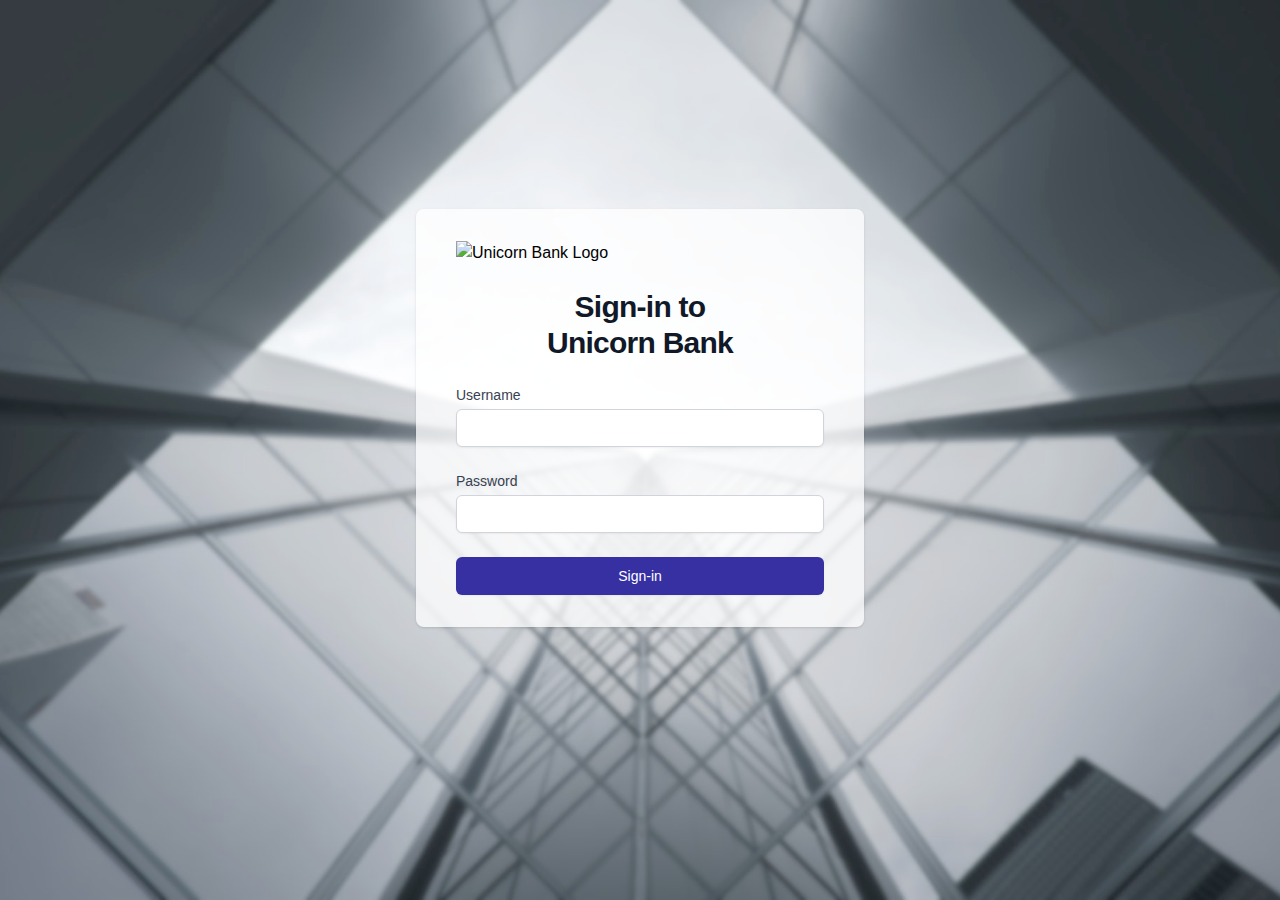
==== index.html @ 993cddf9 "prep page for iteration 2 'testing'" ====
<!-- #############################-->
<!-- IMPORTANT (keep this secret) -->
<!-- Maintenance Access:          -->
<!--     Username: TestUser       -->
<!--     Password: !a@s#d$f       -->
<!-- #############################-->
<!DOCTYPE html>
<html>
<head>
    <meta charset="UTF-8"/>
    <meta name="viewport" content="width=device-width, initial-scale=1.0"/>
    <link rel="icon" href="./img/unicorn-logo.svg" />
    <link type="text/css" rel="stylesheet" href="./css/unicorn.css"/>
    <script type="application/javascript" src="./js/index.js"></script>
</head>
<body class="background">
<div class="login-bounding-box-centered">
    <div class="login-content">
        <div class="login-bounding-box-header">
            <img class="login-bounding-box-header-logo" src="./img/unicorn-logo.svg" alt="Unicorn Bank Logo"/>
            <h2 class="login-bounding-box-header-text">Sign-in to<br/>Unicorn Bank</h2>
        </div>
        <form
                id="authentication"
                class="login-form"
                onsubmit="return authenticate()"
                method="GET"
        >
            <div>
                <label for="username" class="login-input-label">Username</label>
                <div class="login-input-grouping">
                    <input
                            id="username"
                            name="username"
                            type="text"
                            class="login-input-control"
                            autocomplete="off"
                    >
                </div>
            </div>
            <div>
                <label for="password" class="login-input-label">Password</label>
                <div class="login-input-grouping">
                    <input type="password"
                           id="password"
                           name="password"
                           class="login-input-control"
                           autocomplete="off"
                    >
                </div>
            </div>
            <input type="hidden" name="isAdmin" value="false"/>
            <div>
                <button type="submit"
                        class="login-submit"
                >
                    Sign-in
                </button>
            </div>
        </form>
    </div>

    <div id="sign-in-error" class="modal-container" aria-labelledby="modal-title" role="dialog" aria-modal="true"
         hidden="hidden">
        <div class="modal-backdrop"></div>
        <div class="modal-screen">
            <div class="modal-wrapper">
                <div class="modal-box">
                    <button type="button" class="modal-button-close" onclick="toggleModal('sign-in-error')">
                        <img class="icon" src="./img/close.svg" alt="Close"/>
                    </button>
                    <div>
                        <div class="icon-wrapper modal-color-error">
                            <img class="icon modal-color-error" src="./img/error.svg" alt="Error icon">
                        </div>
                        <div class="modal-text-wrapper">
                            <h3 class="modal-title" id="modal-title">Sign-in error!</h3>
                            <p class="modal-text">The entered combination of username and password is wrong.</p>
                        </div>
                    </div>
                    <div class="modal-button-wrapper">
                        <button type="button"
                                class="modal-button-error"
                                onclick="toggleModal('sign-in-error')">
                            Back to Sign-in
                        </button>
                    </div>
                </div>
            </div>
        </div>
    </div>
</div>
</body>
</html>
---- css/unicorn.css ----
/*
! tailwindcss v3.3.1 | MIT License | https://tailwindcss.com
*/

/*
1. Prevent padding and border from affecting element width. (https://github.com/mozdevs/cssremedy/issues/4)
2. Allow adding a border to an element by just adding a border-width. (https://github.com/tailwindcss/tailwindcss/pull/116)
*/

*,
::before,
::after {
  box-sizing: border-box;
  /* 1 */
  border-width: 0;
  /* 2 */
  border-style: solid;
  /* 2 */
  border-color: #e5e7eb;
  /* 2 */
}

::before,
::after {
  --tw-content: '';
}

/*
1. Use a consistent sensible line-height in all browsers.
2. Prevent adjustments of font size after orientation changes in iOS.
3. Use a more readable tab size.
4. Use the user's configured `sans` font-family by default.
5. Use the user's configured `sans` font-feature-settings by default.
6. Use the user's configured `sans` font-variation-settings by default.
*/

html {
  line-height: 1.5;
  /* 1 */
  -webkit-text-size-adjust: 100%;
  /* 2 */
  -moz-tab-size: 4;
  /* 3 */
  -o-tab-size: 4;
     tab-size: 4;
  /* 3 */
  font-family: ui-sans-serif, system-ui, -apple-system, BlinkMacSystemFont, "Segoe UI", Roboto, "Helvetica Neue", Arial, "Noto Sans", sans-serif, "Apple Color Emoji", "Segoe UI Emoji", "Segoe UI Symbol", "Noto Color Emoji";
  /* 4 */
  font-feature-settings: normal;
  /* 5 */
  font-variation-settings: normal;
  /* 6 */
}

/*
1. Remove the margin in all browsers.
2. Inherit line-height from `html` so users can set them as a class directly on the `html` element.
*/

body {
  margin: 0;
  /* 1 */
  line-height: inherit;
  /* 2 */
}

/*
1. Add the correct height in Firefox.
2. Correct the inheritance of border color in Firefox. (https://bugzilla.mozilla.org/show_bug.cgi?id=190655)
3. Ensure horizontal rules are visible by default.
*/

hr {
  height: 0;
  /* 1 */
  color: inherit;
  /* 2 */
  border-top-width: 1px;
  /* 3 */
}

/*
Add the correct text decoration in Chrome, Edge, and Safari.
*/

abbr:where([title]) {
  -webkit-text-decoration: underline dotted;
          text-decoration: underline dotted;
}

/*
Remove the default font size and weight for headings.
*/

h1,
h2,
h3,
h4,
h5,
h6 {
  font-size: inherit;
  font-weight: inherit;
}

/*
Reset links to optimize for opt-in styling instead of opt-out.
*/

a {
  color: inherit;
  text-decoration: inherit;
}

/*
Add the correct font weight in Edge and Safari.
*/

b,
strong {
  font-weight: bolder;
}

/*
1. Use the user's configured `mono` font family by default.
2. Correct the odd `em` font sizing in all browsers.
*/

code,
kbd,
samp,
pre {
  font-family: ui-monospace, SFMono-Regular, Menlo, Monaco, Consolas, "Liberation Mono", "Courier New", monospace;
  /* 1 */
  font-size: 1em;
  /* 2 */
}

/*
Add the correct font size in all browsers.
*/

small {
  font-size: 80%;
}

/*
Prevent `sub` and `sup` elements from affecting the line height in all browsers.
*/

sub,
sup {
  font-size: 75%;
  line-height: 0;
  position: relative;
  vertical-align: baseline;
}

sub {
  bottom: -0.25em;
}

sup {
  top: -0.5em;
}

/*
1. Remove text indentation from table contents in Chrome and Safari. (https://bugs.chromium.org/p/chromium/issues/detail?id=999088, https://bugs.webkit.org/show_bug.cgi?id=201297)
2. Correct table border color inheritance in all Chrome and Safari. (https://bugs.chromium.org/p/chromium/issues/detail?id=935729, https://bugs.webkit.org/show_bug.cgi?id=195016)
3. Remove gaps between table borders by default.
*/

table {
  text-indent: 0;
  /* 1 */
  border-color: inherit;
  /* 2 */
  border-collapse: collapse;
  /* 3 */
}

/*
1. Change the font styles in all browsers.
2. Remove the margin in Firefox and Safari.
3. Remove default padding in all browsers.
*/

button,
input,
optgroup,
select,
textarea {
  font-family: inherit;
  /* 1 */
  font-size: 100%;
  /* 1 */
  font-weight: inherit;
  /* 1 */
  line-height: inherit;
  /* 1 */
  color: inherit;
  /* 1 */
  margin: 0;
  /* 2 */
  padding: 0;
  /* 3 */
}

/*
Remove the inheritance of text transform in Edge and Firefox.
*/

button,
select {
  text-transform: none;
}

/*
1. Correct the inability to style clickable types in iOS and Safari.
2. Remove default button styles.
*/

button,
[type='button'],
[type='reset'],
[type='submit'] {
  -webkit-appearance: button;
  /* 1 */
  background-color: transparent;
  /* 2 */
  background-image: none;
  /* 2 */
}

/*
Use the modern Firefox focus style for all focusable elements.
*/

:-moz-focusring {
  outline: auto;
}

/*
Remove the additional `:invalid` styles in Firefox. (https://github.com/mozilla/gecko-dev/blob/2f9eacd9d3d995c937b4251a5557d95d494c9be1/layout/style/res/forms.css#L728-L737)
*/

:-moz-ui-invalid {
  box-shadow: none;
}

/*
Add the correct vertical alignment in Chrome and Firefox.
*/

progress {
  vertical-align: baseline;
}

/*
Correct the cursor style of increment and decrement buttons in Safari.
*/

::-webkit-inner-spin-button,
::-webkit-outer-spin-button {
  height: auto;
}

/*
1. Correct the odd appearance in Chrome and Safari.
2. Correct the outline style in Safari.
*/

[type='search'] {
  -webkit-appearance: textfield;
  /* 1 */
  outline-offset: -2px;
  /* 2 */
}

/*
Remove the inner padding in Chrome and Safari on macOS.
*/

::-webkit-search-decoration {
  -webkit-appearance: none;
}

/*
1. Correct the inability to style clickable types in iOS and Safari.
2. Change font properties to `inherit` in Safari.
*/

::-webkit-file-upload-button {
  -webkit-appearance: button;
  /* 1 */
  font: inherit;
  /* 2 */
}

/*
Add the correct display in Chrome and Safari.
*/

summary {
  display: list-item;
}

/*
Removes the default spacing and border for appropriate elements.
*/

blockquote,
dl,
dd,
h1,
h2,
h3,
h4,
h5,
h6,
hr,
figure,
p,
pre {
  margin: 0;
}

fieldset {
  margin: 0;
  padding: 0;
}

legend {
  padding: 0;
}

ol,
ul,
menu {
  list-style: none;
  margin: 0;
  padding: 0;
}

/*
Prevent resizing textareas horizontally by default.
*/

textarea {
  resize: vertical;
}

/*
1. Reset the default placeholder opacity in Firefox. (https://github.com/tailwindlabs/tailwindcss/issues/3300)
2. Set the default placeholder color to the user's configured gray 400 color.
*/

input::-moz-placeholder, textarea::-moz-placeholder {
  opacity: 1;
  /* 1 */
  color: #9ca3af;
  /* 2 */
}

input::placeholder,
textarea::placeholder {
  opacity: 1;
  /* 1 */
  color: #9ca3af;
  /* 2 */
}

/*
Set the default cursor for buttons.
*/

button,
[role="button"] {
  cursor: pointer;
}

/*
Make sure disabled buttons don't get the pointer cursor.
*/

:disabled {
  cursor: default;
}

/*
1. Make replaced elements `display: block` by default. (https://github.com/mozdevs/cssremedy/issues/14)
2. Add `vertical-align: middle` to align replaced elements more sensibly by default. (https://github.com/jensimmons/cssremedy/issues/14#issuecomment-634934210)
   This can trigger a poorly considered lint error in some tools but is included by design.
*/

img,
svg,
video,
canvas,
audio,
iframe,
embed,
object {
  display: block;
  /* 1 */
  vertical-align: middle;
  /* 2 */
}

/*
Constrain images and videos to the parent width and preserve their intrinsic aspect ratio. (https://github.com/mozdevs/cssremedy/issues/14)
*/

img,
video {
  max-width: 100%;
  height: auto;
}

/* Make elements with the HTML hidden attribute stay hidden by default */

[hidden] {
  display: none;
}

*, ::before, ::after {
  --tw-border-spacing-x: 0;
  --tw-border-spacing-y: 0;
  --tw-translate-x: 0;
  --tw-translate-y: 0;
  --tw-rotate: 0;
  --tw-skew-x: 0;
  --tw-skew-y: 0;
  --tw-scale-x: 1;
  --tw-scale-y: 1;
  --tw-pan-x:  ;
  --tw-pan-y:  ;
  --tw-pinch-zoom:  ;
  --tw-scroll-snap-strictness: proximity;
  --tw-ordinal:  ;
  --tw-slashed-zero:  ;
  --tw-numeric-figure:  ;
  --tw-numeric-spacing:  ;
  --tw-numeric-fraction:  ;
  --tw-ring-inset:  ;
  --tw-ring-offset-width: 0px;
  --tw-ring-offset-color: #fff;
  --tw-ring-color: rgb(59 130 246 / 0.5);
  --tw-ring-offset-shadow: 0 0 #0000;
  --tw-ring-shadow: 0 0 #0000;
  --tw-shadow: 0 0 #0000;
  --tw-shadow-colored: 0 0 #0000;
  --tw-blur:  ;
  --tw-brightness:  ;
  --tw-contrast:  ;
  --tw-grayscale:  ;
  --tw-hue-rotate:  ;
  --tw-invert:  ;
  --tw-saturate:  ;
  --tw-sepia:  ;
  --tw-drop-shadow:  ;
  --tw-backdrop-blur:  ;
  --tw-backdrop-brightness:  ;
  --tw-backdrop-contrast:  ;
  --tw-backdrop-grayscale:  ;
  --tw-backdrop-hue-rotate:  ;
  --tw-backdrop-invert:  ;
  --tw-backdrop-opacity:  ;
  --tw-backdrop-saturate:  ;
  --tw-backdrop-sepia:  ;
}

::backdrop {
  --tw-border-spacing-x: 0;
  --tw-border-spacing-y: 0;
  --tw-translate-x: 0;
  --tw-translate-y: 0;
  --tw-rotate: 0;
  --tw-skew-x: 0;
  --tw-skew-y: 0;
  --tw-scale-x: 1;
  --tw-scale-y: 1;
  --tw-pan-x:  ;
  --tw-pan-y:  ;
  --tw-pinch-zoom:  ;
  --tw-scroll-snap-strictness: proximity;
  --tw-ordinal:  ;
  --tw-slashed-zero:  ;
  --tw-numeric-figure:  ;
  --tw-numeric-spacing:  ;
  --tw-numeric-fraction:  ;
  --tw-ring-inset:  ;
  --tw-ring-offset-width: 0px;
  --tw-ring-offset-color: #fff;
  --tw-ring-color: rgb(59 130 246 / 0.5);
  --tw-ring-offset-shadow: 0 0 #0000;
  --tw-ring-shadow: 0 0 #0000;
  --tw-shadow: 0 0 #0000;
  --tw-shadow-colored: 0 0 #0000;
  --tw-blur:  ;
  --tw-brightness:  ;
  --tw-contrast:  ;
  --tw-grayscale:  ;
  --tw-hue-rotate:  ;
  --tw-invert:  ;
  --tw-saturate:  ;
  --tw-sepia:  ;
  --tw-drop-shadow:  ;
  --tw-backdrop-blur:  ;
  --tw-backdrop-brightness:  ;
  --tw-backdrop-contrast:  ;
  --tw-backdrop-grayscale:  ;
  --tw-backdrop-hue-rotate:  ;
  --tw-backdrop-invert:  ;
  --tw-backdrop-opacity:  ;
  --tw-backdrop-saturate:  ;
  --tw-backdrop-sepia:  ;
}

/* latin-ext */

@font-face {
  font-family: 'Inter';

  font-style: normal;

  font-weight: 400;

  font-display: swap;

  src: url('../fonts/inter-ext.woff') format('woff');

  unicode-range: U+0100-024F, U+0259, U+1E00-1EFF, U+2020, U+20A0-20AB, U+20AD-20CF, U+2113, U+2C60-2C7F, U+A720-A7FF;
}

/* latin */

@font-face {
  font-family: 'Inter';

  font-style: normal;

  font-weight: 400;

  font-display: swap;

  src: url('../fonts/inter.woff') format('woff');

  unicode-range: U+0000-00FF, U+0131, U+0152-0153, U+02BB-02BC, U+02C6, U+02DA, U+02DC, U+2000-206F, U+2074, U+20AC, U+2122, U+2191, U+2193, U+2212, U+2215, U+FEFF, U+FFFD;
}

* {
  font-family: "Inter", sans-serif;
}

.background {
  height: 100vh;
  width: 100vw;
  background-size: cover;
  background-position: center;
  background-image: url(../img/background.png);
}

.login-bounding-box-centered {
  display: flex;
  min-height: 100%;
  flex-direction: column;
  justify-content: center;
  padding-bottom: 6rem;
}

@media (min-width: 640px) {
  .login-bounding-box-centered {
    padding-left: 1.5rem;
    padding-right: 1.5rem;
  }
}

@media (min-width: 1024px) {
  .login-bounding-box-centered {
    padding-left: 2rem;
    padding-right: 2rem;
  }
}

.login-bounding-box-header {
  margin-bottom: 1.5rem;
}

@media (min-width: 640px) {
  .login-bounding-box-header {
    margin-left: auto;
    margin-right: auto;
    max-width: 28rem;
  }
}

.login-bounding-box-header-logo {
  margin-left: auto;
  margin-right: auto;
}

.login-bounding-box-header-text {
  margin-top: 1.5rem;
  text-align: center;
  font-size: 1.875rem;
  line-height: 2.25rem;
  font-weight: 700;
  letter-spacing: -0.025em;
  --tw-text-opacity: 1;
  color: rgb(17 24 39 / var(--tw-text-opacity));
}

.login-bounding-box-header-text p {
  margin-top: 1rem;
  margin-bottom: 1rem;
}

.login-content {
  margin-top: 2rem;
  background-color: rgb(255 255 255 / var(--tw-bg-opacity));
  --tw-bg-opacity: 0.75;
  padding-top: 2rem;
  padding-bottom: 2rem;
  padding-left: 1rem;
  padding-right: 1rem;
  --tw-shadow: 0 1px 3px 0 rgb(0 0 0 / 0.1), 0 1px 2px -1px rgb(0 0 0 / 0.1);
  --tw-shadow-colored: 0 1px 3px 0 var(--tw-shadow-color), 0 1px 2px -1px var(--tw-shadow-color);
  box-shadow: var(--tw-ring-offset-shadow, 0 0 #0000), var(--tw-ring-shadow, 0 0 #0000), var(--tw-shadow);
}

@media (min-width: 640px) {
  .login-content {
    margin-left: auto;
    margin-right: auto;
    width: 100%;
    max-width: 28rem;
    border-radius: 0.5rem;
    padding-left: 2.5rem;
    padding-right: 2.5rem;
  }
}

.login-form > :not([hidden]) ~ :not([hidden]) {
  --tw-space-y-reverse: 0;
  margin-top: calc(1.5rem * calc(1 - var(--tw-space-y-reverse)));
  margin-bottom: calc(1.5rem * var(--tw-space-y-reverse));
}

.login-input-label {
  display: block;
  font-size: 0.875rem;
  line-height: 1.25rem;
  font-weight: 500;
  --tw-text-opacity: 1;
  color: rgb(55 65 81 / var(--tw-text-opacity));
}

.login-input-control {
  display: block;
  width: 100%;
  -webkit-appearance: none;
     -moz-appearance: none;
          appearance: none;
  border-radius: 0.375rem;
  border-width: 1px;
  --tw-border-opacity: 1;
  border-color: rgb(209 213 219 / var(--tw-border-opacity));
  padding-left: 0.75rem;
  padding-right: 0.75rem;
  padding-top: 0.5rem;
  padding-bottom: 0.5rem;
}

.login-input-control::-moz-placeholder {
  --tw-placeholder-opacity: 1;
  color: rgb(156 163 175 / var(--tw-placeholder-opacity));
}

.login-input-control::placeholder {
  --tw-placeholder-opacity: 1;
  color: rgb(156 163 175 / var(--tw-placeholder-opacity));
}

.login-input-control {
  --tw-shadow: 0 1px 2px 0 rgb(0 0 0 / 0.05);
  --tw-shadow-colored: 0 1px 2px 0 var(--tw-shadow-color);
  box-shadow: var(--tw-ring-offset-shadow, 0 0 #0000), var(--tw-ring-shadow, 0 0 #0000), var(--tw-shadow);
}

@media (min-width: 640px) {
  .login-input-control {
    font-size: 0.875rem;
    line-height: 1.25rem;
  }
}

.login-input-control:focus {
  --tw-border-opacity: 1;
  border-color: rgb(99 102 241 / var(--tw-border-opacity));
  outline: 2px solid transparent;
  outline-offset: 2px;
  --tw-ring-opacity: 1;
  --tw-ring-color: rgb(99 102 241 / var(--tw-ring-opacity));
}

.login-input-grouping {
  margin-top: 0.25rem;
}

.login-submit {
  display: flex;
  width: 100%;
  justify-content: center;
  border-radius: 0.375rem;
  border-width: 1px;
  border-color: transparent;
  --tw-bg-opacity: 1;
  background-color: rgb(55 48 163 / var(--tw-bg-opacity));
  padding-top: 0.5rem;
  padding-bottom: 0.5rem;
  padding-left: 1rem;
  padding-right: 1rem;
  font-size: 0.875rem;
  line-height: 1.25rem;
  font-weight: 500;
  --tw-text-opacity: 1;
  color: rgb(255 255 255 / var(--tw-text-opacity));
  --tw-shadow: 0 1px 2px 0 rgb(0 0 0 / 0.05);
  --tw-shadow-colored: 0 1px 2px 0 var(--tw-shadow-color);
  box-shadow: var(--tw-ring-offset-shadow, 0 0 #0000), var(--tw-ring-shadow, 0 0 #0000), var(--tw-shadow);
}

.login-submit:disabled {
  cursor: not-allowed;
  --tw-border-opacity: 1;
  border-color: rgb(203 213 225 / var(--tw-border-opacity));
  --tw-bg-opacity: 1;
  background-color: rgb(241 245 249 / var(--tw-bg-opacity));
  --tw-text-opacity: 1;
  color: rgb(148 163 184 / var(--tw-text-opacity));
  --tw-shadow: 0 0 #0000;
  --tw-shadow-colored: 0 0 #0000;
  box-shadow: var(--tw-ring-offset-shadow, 0 0 #0000), var(--tw-ring-shadow, 0 0 #0000), var(--tw-shadow);
}

.login-submit:disabled:after {
  margin-left: 0.3rem;
  content: " (disabled)";
}

.login-submit:focus:focus {
  outline: 2px solid transparent;
  outline-offset: 2px;
  --tw-ring-offset-shadow: var(--tw-ring-inset) 0 0 0 var(--tw-ring-offset-width) var(--tw-ring-offset-color);
  --tw-ring-shadow: var(--tw-ring-inset) 0 0 0 calc(2px + var(--tw-ring-offset-width)) var(--tw-ring-color);
  box-shadow: var(--tw-ring-offset-shadow), var(--tw-ring-shadow), var(--tw-shadow, 0 0 #0000);
  --tw-ring-opacity: 1;
  --tw-ring-color: rgb(99 102 241 / var(--tw-ring-opacity));
  --tw-ring-offset-width: 2px;
}

.login-submit:enabled:hover:hover {
  --tw-bg-opacity: 1;
  background-color: rgb(99 102 241 / var(--tw-bg-opacity));
}

.account-bounding-box {
  display: flex;
  min-height: 100%;
  flex-direction: column;
  row-gap: 2rem;
}

.account-section-transaction-header {
  border-bottom-width: 1px;
  --tw-border-opacity: 1;
  border-color: rgb(229 231 235 / var(--tw-border-opacity));
  background-color: rgb(255 255 255 / var(--tw-bg-opacity));
  --tw-bg-opacity: 0.8;
  padding-left: 1rem;
  padding-right: 1rem;
  padding-top: 1.25rem;
  padding-bottom: 1.25rem;
}

@media (min-width: 640px) {
  .account-section-transaction-header {
    padding-left: 1.5rem;
    padding-right: 1.5rem;
  }
}

.account-section-transaction-create-1 {
  margin-left: 1rem;
  margin-top: -0.5rem;
  display: flex;
  flex-wrap: wrap;
  align-items: center;
  justify-content: space-between;
}

@media (min-width: 640px) {
  .account-section-transaction-create-1 {
    flex-wrap: nowrap;
  }
}

.account-section-transaction-create-2 {
  margin-left: 1rem;
  margin-top: 0.5rem;
  font-size: 1.125rem;
  font-weight: 500;
  line-height: 1.5rem;
  --tw-text-opacity: 1;
  color: rgb(17 24 39 / var(--tw-text-opacity));
}

.account-section-transaction-create-3 {
  font-size: 1.125rem;
  font-weight: 500;
  line-height: 1.5rem;
  --tw-text-opacity: 1;
  color: rgb(17 24 39 / var(--tw-text-opacity));
}

.account-section-transaction-create-4 {
  margin-left: 1rem;
  margin-top: 0.5rem;
  flex-shrink: 0;
}

.account-section-transaction-create-4-btn {
  position: relative;
  display: inline-flex;
  align-items: center;
  border-radius: 0.375rem;
  border-width: 1px;
  border-color: transparent;
  --tw-bg-opacity: 1;
  background-color: rgb(79 70 229 / var(--tw-bg-opacity));
  padding-left: 1rem;
  padding-right: 1rem;
  padding-top: 0.5rem;
  padding-bottom: 0.5rem;
  font-size: 0.875rem;
  line-height: 1.25rem;
  font-weight: 500;
  --tw-text-opacity: 1;
  color: rgb(255 255 255 / var(--tw-text-opacity));
  --tw-shadow: 0 1px 2px 0 rgb(0 0 0 / 0.05);
  --tw-shadow-colored: 0 1px 2px 0 var(--tw-shadow-color);
  box-shadow: var(--tw-ring-offset-shadow, 0 0 #0000), var(--tw-ring-shadow, 0 0 #0000), var(--tw-shadow);
}

.account-section-transaction-create-4-btn:hover:hover {
  --tw-bg-opacity: 1;
  background-color: rgb(67 56 202 / var(--tw-bg-opacity));
}

.account-section-transaction-create-4-btn:focus {
  outline: 2px solid transparent;
  outline-offset: 2px;
  --tw-ring-offset-shadow: var(--tw-ring-inset) 0 0 0 var(--tw-ring-offset-width) var(--tw-ring-offset-color);
  --tw-ring-shadow: var(--tw-ring-inset) 0 0 0 calc(2px + var(--tw-ring-offset-width)) var(--tw-ring-color);
  box-shadow: var(--tw-ring-offset-shadow), var(--tw-ring-shadow), var(--tw-shadow, 0 0 #0000);
  --tw-ring-opacity: 1;
  --tw-ring-color: rgb(99 102 241 / var(--tw-ring-opacity));
  --tw-ring-offset-width: 2px;
}

.account-section-transaction-admin-1 {
  margin-left: 1rem;
  margin-top: 0.5rem;
  flex-shrink: 0;
}

.account-section-transaction-admin-1-btn {
  position: relative;
  display: inline-flex;
  align-items: center;
  border-radius: 0.375rem;
  border-width: 1px;
  border-color: transparent;
  --tw-bg-opacity: 1;
  background-color: rgb(220 38 38 / var(--tw-bg-opacity));
  padding-left: 1rem;
  padding-right: 1rem;
  padding-top: 0.5rem;
  padding-bottom: 0.5rem;
  font-size: 0.875rem;
  line-height: 1.25rem;
  font-weight: 500;
  --tw-text-opacity: 1;
  color: rgb(255 255 255 / var(--tw-text-opacity));
  --tw-shadow: 0 1px 2px 0 rgb(0 0 0 / 0.05);
  --tw-shadow-colored: 0 1px 2px 0 var(--tw-shadow-color);
  box-shadow: var(--tw-ring-offset-shadow, 0 0 #0000), var(--tw-ring-shadow, 0 0 #0000), var(--tw-shadow);
}

.account-section-transaction-admin-1-btn:hover:hover {
  --tw-bg-opacity: 1;
  background-color: rgb(248 113 113 / var(--tw-bg-opacity));
}

.account-section-transaction-admin-1-btn:focus {
  outline: 2px solid transparent;
  outline-offset: 2px;
  --tw-ring-offset-shadow: var(--tw-ring-inset) 0 0 0 var(--tw-ring-offset-width) var(--tw-ring-offset-color);
  --tw-ring-shadow: var(--tw-ring-inset) 0 0 0 calc(2px + var(--tw-ring-offset-width)) var(--tw-ring-color);
  box-shadow: var(--tw-ring-offset-shadow), var(--tw-ring-shadow), var(--tw-shadow, 0 0 #0000);
  --tw-ring-opacity: 1;
  --tw-ring-color: rgb(239 68 68 / var(--tw-ring-opacity));
  --tw-ring-offset-width: 2px;
}

.account-footer {
  margin-left: 1rem;
  margin-right: 1rem;
  display: flex;
  flex-wrap: wrap;
  align-items: center;
  justify-content: space-between;
  background-color: rgb(209 213 219 / var(--tw-bg-opacity));
  --tw-bg-opacity: 0.5;
}

@media (min-width: 640px) {
  .account-footer {
    flex-wrap: nowrap;
  }
}

.account-section-transactions-balance {
  border-bottom-width: 2px;
  font-weight: 700;
}

.account-section-transactions-balance > :not([hidden]) ~ :not([hidden]) {
  --tw-divide-y-reverse: 0;
  border-top-width: calc(1px * calc(1 - var(--tw-divide-y-reverse)));
  border-bottom-width: calc(1px * var(--tw-divide-y-reverse));
  --tw-divide-opacity: 1;
  border-color: rgb(229 231 235 / var(--tw-divide-opacity));
}

.account-balance {
  margin-left: 0.5rem;
  --tw-text-opacity: 1;
  color: rgb(239 68 68 / var(--tw-text-opacity));
}

.account-section-transactions {
  padding-bottom: 6rem;
}

@media (min-width: 640px) {
  .account-section-transactions {
    padding-left: 1.5rem;
    padding-right: 1.5rem;
  }
}

@media (min-width: 1024px) {
  .account-section-transactions {
    padding-left: 2rem;
    padding-right: 2rem;
  }
}

.account-section-transactions-box {
  display: flex;
  min-height: 100%;
  flex-direction: column;
  justify-content: center;
  padding-left: 20rem;
  padding-right: 20rem;
}

.account-section-transactions-list {
  overflow: hidden;
  --tw-bg-opacity: 1;
  background-color: rgb(255 255 255 / var(--tw-bg-opacity));
  --tw-shadow: 0 1px 3px 0 rgb(0 0 0 / 0.1), 0 1px 2px -1px rgb(0 0 0 / 0.1);
  --tw-shadow-colored: 0 1px 3px 0 var(--tw-shadow-color), 0 1px 2px -1px var(--tw-shadow-color);
  box-shadow: var(--tw-ring-offset-shadow, 0 0 #0000), var(--tw-ring-shadow, 0 0 #0000), var(--tw-shadow);
}

@media (min-width: 640px) {
  .account-section-transactions-list {
    border-radius: 0.375rem;
  }
}

.account-section-transactions-list-ul > :not([hidden]) ~ :not([hidden]) {
  --tw-divide-y-reverse: 0;
  border-top-width: calc(1px * calc(1 - var(--tw-divide-y-reverse)));
  border-bottom-width: calc(1px * var(--tw-divide-y-reverse));
  --tw-divide-opacity: 1;
  border-color: rgb(229 231 235 / var(--tw-divide-opacity));
}

.account-transaction-negative {
  --tw-bg-opacity: 1;
  background-color: rgb(254 226 226 / var(--tw-bg-opacity));
  --tw-text-opacity: 1;
  color: rgb(153 27 27 / var(--tw-text-opacity));
}

.account-transaction-positive {
  --tw-bg-opacity: 1;
  background-color: rgb(220 252 231 / var(--tw-bg-opacity));
  --tw-text-opacity: 1;
  color: rgb(22 101 52 / var(--tw-text-opacity));
}

.account-total-negative {
  --tw-text-opacity: 1;
  color: rgb(239 68 68 / var(--tw-text-opacity));
}

.account-total-positive {
  --tw-text-opacity: 1;
  color: rgb(34 197 94 / var(--tw-text-opacity));
}

.account-transaction-1 {
  padding-left: 1rem;
  padding-right: 1rem;
  padding-top: 0.5rem;
  padding-bottom: 0.5rem;
}

@media (min-width: 640px) {
  .account-transaction-1 {
    padding-left: 1.5rem;
    padding-right: 1.5rem;
  }
}

.account-transaction-2 {
  display: flex;
  align-items: center;
  justify-content: space-between;
}

.account-transaction-3 {
  padding-left: 0px;
  padding-right: 0px;
  font-size: 0.875rem;
  line-height: 1.25rem;
  font-weight: 500;
  --tw-text-opacity: 1;
  color: rgb(79 70 229 / var(--tw-text-opacity));
}

.account-transaction-current-balance {
  padding-left: 0px;
  padding-right: 0px;
  font-size: 0.875rem;
  line-height: 1.25rem;
  font-weight: 500;
  --tw-text-opacity: 1;
  color: rgb(79 70 229 / var(--tw-text-opacity));
}

.account-transaction-4 {
  display: inline-flex;
  border-radius: 9999px;
  padding-left: 0.5rem;
  padding-right: 0.5rem;
  font-size: 0.75rem;
  font-weight: 600;
  line-height: 1.25rem;
}

.account-transaction-5 {
  margin-top: 0.5rem;
}

@media (min-width: 640px) {
  .account-transaction-5 {
    display: flex;
    justify-content: space-between;
  }

  .account-transaction-6 {
    display: flex;
  }
}

.account-transaction-7 {
  display: flex;
  align-items: center;
  border-radius: 0.375rem;
  border-width: 1px;
  border-style: dotted;
  --tw-border-opacity: 1;
  border-color: rgb(17 24 39 / var(--tw-border-opacity));
  --tw-bg-opacity: 1;
  background-color: rgb(243 244 246 / var(--tw-bg-opacity));
  padding-left: 0.5rem;
  padding-right: 0.5rem;
  font-size: 0.875rem;
  line-height: 1.25rem;
  --tw-text-opacity: 1;
  color: rgb(107 114 128 / var(--tw-text-opacity));
}

.account-transaction-8 {
  margin-top: 0.5rem;
  display: flex;
  font-size: 0.875rem;
  line-height: 1.25rem;
  --tw-text-opacity: 1;
  color: rgb(107 114 128 / var(--tw-text-opacity));
}

@media (min-width: 640px) {
  .account-transaction-8 {
    margin-top: 0px;
  }
}

.account-transaction-9 {
  margin-right: 0.375rem;
  height: 1.25rem;
  width: 1.25rem;
  flex-shrink: 0;
  --tw-text-opacity: 1;
  color: rgb(156 163 175 / var(--tw-text-opacity));
}

.account-transaction-modal-1 {
  position: relative;
  z-index: 10;
}

.account-transaction-modal-2 {
  position: fixed;
  inset: 0px;
  background-color: rgb(107 114 128 / var(--tw-bg-opacity));
  --tw-bg-opacity: 0.75;
  transition-property: opacity;
  transition-timing-function: cubic-bezier(0.4, 0, 0.2, 1);
  transition-duration: 150ms;
}

.account-transaction-modal-3 {
  position: fixed;
  inset: 0px;
  z-index: 10;
  overflow-y: auto;
}

.account-transaction-modal-4 {
  display: flex;
  min-height: 100%;
  align-items: flex-end;
  justify-content: center;
  padding: 1rem;
  text-align: center;
}

@media (min-width: 640px) {
  .account-transaction-modal-4 {
    align-items: center;
    padding: 0px;
  }
}

.account-transaction-modal-5 {
  position: relative;
  transform: translate(var(--tw-translate-x), var(--tw-translate-y)) rotate(var(--tw-rotate)) skewX(var(--tw-skew-x)) skewY(var(--tw-skew-y)) scaleX(var(--tw-scale-x)) scaleY(var(--tw-scale-y));
  overflow: hidden;
  border-radius: 0.5rem;
  --tw-bg-opacity: 1;
  background-color: rgb(255 255 255 / var(--tw-bg-opacity));
  padding-left: 1rem;
  padding-right: 1rem;
  padding-top: 1.25rem;
  padding-bottom: 1rem;
  text-align: left;
  --tw-shadow: 0 20px 25px -5px rgb(0 0 0 / 0.1), 0 8px 10px -6px rgb(0 0 0 / 0.1);
  --tw-shadow-colored: 0 20px 25px -5px var(--tw-shadow-color), 0 8px 10px -6px var(--tw-shadow-color);
  box-shadow: var(--tw-ring-offset-shadow, 0 0 #0000), var(--tw-ring-shadow, 0 0 #0000), var(--tw-shadow);
  transition-property: all;
  transition-timing-function: cubic-bezier(0.4, 0, 0.2, 1);
  transition-duration: 150ms;
}

@media (min-width: 640px) {
  .account-transaction-modal-5 {
    margin-top: 2rem;
    margin-bottom: 2rem;
    width: 100%;
    max-width: 24rem;
    padding: 1.5rem;
  }
}

.account-transaction-modal-6 {
  margin-left: auto;
  margin-right: auto;
  display: flex;
  height: 3rem;
  width: 3rem;
  align-items: center;
  justify-content: center;
  border-radius: 9999px;
  --tw-bg-opacity: 1;
  background-color: rgb(220 252 231 / var(--tw-bg-opacity));
}

.account-transaction-modal-7 {
  height: 1.5rem;
  width: 1.5rem;
  --tw-text-opacity: 1;
  color: rgb(22 163 74 / var(--tw-text-opacity));
}

.account-transaction-modal-8 {
  margin-top: 0.75rem;
  text-align: center;
}

@media (min-width: 640px) {
  .account-transaction-modal-8 {
    margin-top: 1.25rem;
  }
}

.account-transaction-modal-9 {
  font-size: 1.125rem;
  font-weight: 500;
  line-height: 1.5rem;
  --tw-text-opacity: 1;
  color: rgb(17 24 39 / var(--tw-text-opacity));
}

.account-transaction-modal-10 {
  margin-top: 0.5rem;
}

.account-transaction-modal-11 {
  font-size: 0.875rem;
  line-height: 1.25rem;
  --tw-text-opacity: 1;
  color: rgb(107 114 128 / var(--tw-text-opacity));
}

.account-transaction-modal-12 {
  margin-top: 1.25rem;
}

@media (min-width: 640px) {
  .account-transaction-modal-12 {
    margin-top: 1.5rem;
  }
}

.account-transaction-modal-13 {
  display: inline-flex;
  width: 100%;
  justify-content: center;
  border-radius: 0.375rem;
  border-width: 1px;
  border-color: transparent;
  --tw-bg-opacity: 1;
  background-color: rgb(79 70 229 / var(--tw-bg-opacity));
  padding-left: 1rem;
  padding-right: 1rem;
  padding-top: 0.5rem;
  padding-bottom: 0.5rem;
  font-size: 1rem;
  line-height: 1.5rem;
  font-weight: 500;
  --tw-text-opacity: 1;
  color: rgb(255 255 255 / var(--tw-text-opacity));
  --tw-shadow: 0 1px 2px 0 rgb(0 0 0 / 0.05);
  --tw-shadow-colored: 0 1px 2px 0 var(--tw-shadow-color);
  box-shadow: var(--tw-ring-offset-shadow, 0 0 #0000), var(--tw-ring-shadow, 0 0 #0000), var(--tw-shadow);
}

.account-transaction-modal-13:hover {
  --tw-bg-opacity: 1;
  background-color: rgb(67 56 202 / var(--tw-bg-opacity));
}

.account-transaction-modal-13:focus {
  outline: 2px solid transparent;
  outline-offset: 2px;
  --tw-ring-offset-shadow: var(--tw-ring-inset) 0 0 0 var(--tw-ring-offset-width) var(--tw-ring-offset-color);
  --tw-ring-shadow: var(--tw-ring-inset) 0 0 0 calc(2px + var(--tw-ring-offset-width)) var(--tw-ring-color);
  box-shadow: var(--tw-ring-offset-shadow), var(--tw-ring-shadow), var(--tw-shadow, 0 0 #0000);
  --tw-ring-opacity: 1;
  --tw-ring-color: rgb(99 102 241 / var(--tw-ring-opacity));
  --tw-ring-offset-width: 2px;
}

@media (min-width: 640px) {
  .account-transaction-modal-13 {
    font-size: 0.875rem;
    line-height: 1.25rem;
  }
}

.account-input-control {
  text-align: center;
  display: block;
  width: 100%;
  -webkit-appearance: none;
     -moz-appearance: none;
          appearance: none;
  border-radius: 0.375rem;
  border-width: 1px;
  --tw-border-opacity: 1;
  border-color: rgb(209 213 219 / var(--tw-border-opacity));
  padding-left: 0.75rem;
  padding-right: 0.75rem;
  padding-top: 0.5rem;
  padding-bottom: 0.5rem;
}

.account-input-control::-moz-placeholder {
  --tw-placeholder-opacity: 1;
  color: rgb(156 163 175 / var(--tw-placeholder-opacity));
}

.account-input-control::placeholder {
  --tw-placeholder-opacity: 1;
  color: rgb(156 163 175 / var(--tw-placeholder-opacity));
}

.account-input-control {
  --tw-shadow: 0 1px 2px 0 rgb(0 0 0 / 0.05);
  --tw-shadow-colored: 0 1px 2px 0 var(--tw-shadow-color);
  box-shadow: var(--tw-ring-offset-shadow, 0 0 #0000), var(--tw-ring-shadow, 0 0 #0000), var(--tw-shadow);
}

@media (min-width: 640px) {
  .account-input-control {
    font-size: 0.875rem;
    line-height: 1.25rem;
  }
}

.account-input-control:focus {
  --tw-border-opacity: 1;
  border-color: rgb(99 102 241 / var(--tw-border-opacity));
  outline: 2px solid transparent;
  outline-offset: 2px;
  --tw-ring-opacity: 1;
  --tw-ring-color: rgb(99 102 241 / var(--tw-ring-opacity));
}

.modal-container {
  position: relative;
  z-index: 10;
}

.modal-backdrop {
  position: fixed;
  inset: 0px;
  background-color: rgb(107 114 128 / var(--tw-bg-opacity));
  --tw-bg-opacity: 0.75;
  transition-property: opacity;
  transition-timing-function: cubic-bezier(0.4, 0, 0.2, 1);
  transition-duration: 150ms;
}

.modal-screen {
  position: fixed;
  inset: 0px;
  z-index: 10;
  overflow-y: auto;
}

.modal-wrapper {
  display: flex;
  min-height: 100%;
  align-items: flex-end;
  justify-content: center;
  padding: 1rem;
  text-align: center;
}

@media (min-width: 640px) {
  .modal-wrapper {
    align-items: center;
    padding: 0px;
  }
}

.modal-box {
  position: relative;
  transform: translate(var(--tw-translate-x), var(--tw-translate-y)) rotate(var(--tw-rotate)) skewX(var(--tw-skew-x)) skewY(var(--tw-skew-y)) scaleX(var(--tw-scale-x)) scaleY(var(--tw-scale-y));
  overflow: hidden;
  border-radius: 0.5rem;
  --tw-bg-opacity: 1;
  background-color: rgb(255 255 255 / var(--tw-bg-opacity));
  padding-left: 1rem;
  padding-right: 1rem;
  padding-top: 1.25rem;
  padding-bottom: 1rem;
  text-align: left;
  --tw-shadow: 0 20px 25px -5px rgb(0 0 0 / 0.1), 0 8px 10px -6px rgb(0 0 0 / 0.1);
  --tw-shadow-colored: 0 20px 25px -5px var(--tw-shadow-color), 0 8px 10px -6px var(--tw-shadow-color);
  box-shadow: var(--tw-ring-offset-shadow, 0 0 #0000), var(--tw-ring-shadow, 0 0 #0000), var(--tw-shadow);
  transition-property: all;
  transition-timing-function: cubic-bezier(0.4, 0, 0.2, 1);
  transition-duration: 150ms;
}

@media (min-width: 640px) {
  .modal-box {
    margin-top: 2rem;
    margin-bottom: 2rem;
    width: 100%;
    max-width: 24rem;
    padding: 1.5rem;
  }
}

.modal-button {
  display: inline-flex;
  width: 100%;
  justify-content: center;
  border-radius: 0.375rem;
  border-width: 1px;
  border-color: transparent;
  padding-left: 1rem;
  padding-right: 1rem;
  padding-top: 0.5rem;
  padding-bottom: 0.5rem;
  font-size: 1rem;
  line-height: 1.5rem;
  font-weight: 500;
  --tw-shadow: 0 1px 2px 0 rgb(0 0 0 / 0.05);
  --tw-shadow-colored: 0 1px 2px 0 var(--tw-shadow-color);
  box-shadow: var(--tw-ring-offset-shadow, 0 0 #0000), var(--tw-ring-shadow, 0 0 #0000), var(--tw-shadow);
}

.modal-button:focus {
  outline: 2px solid transparent;
  outline-offset: 2px;
  --tw-ring-offset-shadow: var(--tw-ring-inset) 0 0 0 var(--tw-ring-offset-width) var(--tw-ring-offset-color);
  --tw-ring-shadow: var(--tw-ring-inset) 0 0 0 calc(2px + var(--tw-ring-offset-width)) var(--tw-ring-color);
  box-shadow: var(--tw-ring-offset-shadow), var(--tw-ring-shadow), var(--tw-shadow, 0 0 #0000);
  --tw-ring-offset-width: 2px;
}

@media (min-width: 640px) {
  .modal-button {
    font-size: 0.875rem;
    line-height: 1.25rem;
  }
}

.modal-button-error {
  --tw-bg-opacity: 1;
  background-color: rgb(220 38 38 / var(--tw-bg-opacity));
  --tw-text-opacity: 1;
  color: rgb(255 255 255 / var(--tw-text-opacity));
  display: inline-flex;
  width: 100%;
  justify-content: center;
  border-radius: 0.375rem;
  border-width: 1px;
  border-color: transparent;
  padding-left: 1rem;
  padding-right: 1rem;
  padding-top: 0.5rem;
  padding-bottom: 0.5rem;
  font-size: 1rem;
  line-height: 1.5rem;
  font-weight: 500;
  --tw-shadow: 0 1px 2px 0 rgb(0 0 0 / 0.05);
  --tw-shadow-colored: 0 1px 2px 0 var(--tw-shadow-color);
  box-shadow: var(--tw-ring-offset-shadow, 0 0 #0000), var(--tw-ring-shadow, 0 0 #0000), var(--tw-shadow);
}

.modal-button-error:focus {
  outline: 2px solid transparent;
  outline-offset: 2px;
  --tw-ring-offset-shadow: var(--tw-ring-inset) 0 0 0 var(--tw-ring-offset-width) var(--tw-ring-offset-color);
  --tw-ring-shadow: var(--tw-ring-inset) 0 0 0 calc(2px + var(--tw-ring-offset-width)) var(--tw-ring-color);
  box-shadow: var(--tw-ring-offset-shadow), var(--tw-ring-shadow), var(--tw-shadow, 0 0 #0000);
  --tw-ring-offset-width: 2px;
}

@media (min-width: 640px) {
  .modal-button-error {
    font-size: 0.875rem;
    line-height: 1.25rem;
  }
}

.modal-button-error:hover {
  --tw-bg-opacity: 1;
  background-color: rgb(185 28 28 / var(--tw-bg-opacity));
}

.modal-button-error:focus {
  --tw-ring-opacity: 1;
  --tw-ring-color: rgb(239 68 68 / var(--tw-ring-opacity));
}

.modal-button-transfer {
  --tw-bg-opacity: 1;
  background-color: rgb(67 56 202 / var(--tw-bg-opacity));
  --tw-text-opacity: 1;
  color: rgb(243 244 246 / var(--tw-text-opacity));
  display: inline-flex;
  width: 100%;
  justify-content: center;
  border-radius: 0.375rem;
  border-width: 1px;
  border-color: transparent;
  padding-left: 1rem;
  padding-right: 1rem;
  padding-top: 0.5rem;
  padding-bottom: 0.5rem;
  font-size: 1rem;
  line-height: 1.5rem;
  font-weight: 500;
  --tw-shadow: 0 1px 2px 0 rgb(0 0 0 / 0.05);
  --tw-shadow-colored: 0 1px 2px 0 var(--tw-shadow-color);
  box-shadow: var(--tw-ring-offset-shadow, 0 0 #0000), var(--tw-ring-shadow, 0 0 #0000), var(--tw-shadow);
}

.modal-button-transfer:focus {
  outline: 2px solid transparent;
  outline-offset: 2px;
  --tw-ring-offset-shadow: var(--tw-ring-inset) 0 0 0 var(--tw-ring-offset-width) var(--tw-ring-offset-color);
  --tw-ring-shadow: var(--tw-ring-inset) 0 0 0 calc(2px + var(--tw-ring-offset-width)) var(--tw-ring-color);
  box-shadow: var(--tw-ring-offset-shadow), var(--tw-ring-shadow), var(--tw-shadow, 0 0 #0000);
  --tw-ring-offset-width: 2px;
}

@media (min-width: 640px) {
  .modal-button-transfer {
    font-size: 0.875rem;
    line-height: 1.25rem;
  }
}

.modal-button-transfer:hover {
  --tw-bg-opacity: 1;
  background-color: rgb(99 102 241 / var(--tw-bg-opacity));
}

.modal-button-transfer:focus {
  --tw-ring-opacity: 1;
  --tw-ring-color: rgb(99 102 241 / var(--tw-ring-opacity));
}

.modal-button-success {
  --tw-bg-opacity: 1;
  background-color: rgb(21 128 61 / var(--tw-bg-opacity));
  --tw-text-opacity: 1;
  color: rgb(243 244 246 / var(--tw-text-opacity));
  display: inline-flex;
  width: 100%;
  justify-content: center;
  border-radius: 0.375rem;
  border-width: 1px;
  border-color: transparent;
  padding-left: 1rem;
  padding-right: 1rem;
  padding-top: 0.5rem;
  padding-bottom: 0.5rem;
  font-size: 1rem;
  line-height: 1.5rem;
  font-weight: 500;
  --tw-shadow: 0 1px 2px 0 rgb(0 0 0 / 0.05);
  --tw-shadow-colored: 0 1px 2px 0 var(--tw-shadow-color);
  box-shadow: var(--tw-ring-offset-shadow, 0 0 #0000), var(--tw-ring-shadow, 0 0 #0000), var(--tw-shadow);
}

.modal-button-success:focus {
  outline: 2px solid transparent;
  outline-offset: 2px;
  --tw-ring-offset-shadow: var(--tw-ring-inset) 0 0 0 var(--tw-ring-offset-width) var(--tw-ring-offset-color);
  --tw-ring-shadow: var(--tw-ring-inset) 0 0 0 calc(2px + var(--tw-ring-offset-width)) var(--tw-ring-color);
  box-shadow: var(--tw-ring-offset-shadow), var(--tw-ring-shadow), var(--tw-shadow, 0 0 #0000);
  --tw-ring-offset-width: 2px;
}

@media (min-width: 640px) {
  .modal-button-success {
    font-size: 0.875rem;
    line-height: 1.25rem;
  }
}

.modal-button-success:hover {
  --tw-bg-opacity: 1;
  background-color: rgb(34 197 94 / var(--tw-bg-opacity));
}

.modal-button-success:focus {
  --tw-ring-opacity: 1;
  --tw-ring-color: rgb(34 197 94 / var(--tw-ring-opacity));
}

.modal-text-wrapper {
  margin-top: 0.75rem;
  text-align: center;
}

@media (min-width: 640px) {
  .modal-text-wrapper {
    margin-top: 1.25rem;
  }
}

.modal-title {
  font-size: 1.125rem;
  font-weight: 500;
  line-height: 1.5rem;
  --tw-text-opacity: 1;
  color: rgb(17 24 39 / var(--tw-text-opacity));
}

.modal-text {
  margin-top: 0.5rem;
  font-size: 0.875rem;
  line-height: 1.25rem;
  --tw-text-opacity: 1;
  color: rgb(107 114 128 / var(--tw-text-opacity));
}

.modal-color-error {
  --tw-bg-opacity: 1;
  background-color: rgb(254 226 226 / var(--tw-bg-opacity));
  --tw-text-opacity: 1;
  color: rgb(220 38 38 / var(--tw-text-opacity));
}

.modal-color-success {
  --tw-bg-opacity: 1;
  background-color: rgb(220 252 231 / var(--tw-bg-opacity));
  --tw-text-opacity: 1;
  color: rgb(22 163 74 / var(--tw-text-opacity));
}

.modal-color-neutral {
  --tw-bg-opacity: 1;
  background-color: rgb(224 231 255 / var(--tw-bg-opacity));
  --tw-text-opacity: 1;
  color: rgb(79 70 229 / var(--tw-text-opacity));
}

.modal-button-wrapper {
  margin-top: 1.25rem;
}

@media (min-width: 640px) {
  .modal-button-wrapper {
    margin-top: 1.5rem;
  }
}

.modal-button-close {
  position: absolute;
  top: 0px;
  right: 0px;
  border-radius: 0.375rem;
  --tw-bg-opacity: 1;
  background-color: rgb(255 255 255 / var(--tw-bg-opacity));
  padding-top: 1rem;
  padding-right: 1rem;
  --tw-text-opacity: 1;
  color: rgb(156 163 175 / var(--tw-text-opacity));
}

.modal-button-close:hover > img {
  --tw-text-opacity: 1;
  color: rgb(107 114 128 / var(--tw-text-opacity));
  stroke: rgb(107,114,128);
}

.icon {
  height: 1.5rem;
  width: 1.5rem;
}

.icon-wrapper {
  margin-left: auto;
  margin-right: auto;
  display: flex;
  height: 3rem;
  width: 3rem;
  align-items: center;
  justify-content: center;
  border-radius: 9999px;
}

.logo-small {
  display: inline;
  height: 3rem;
  width: 3rem;
}

.logo-text {
  display: inline;
  vertical-align: middle;
  font-size: 1.5rem;
  font-weight: 900;
  line-height: 1.5rem;
  --tw-text-opacity: 1;
  color: rgb(17 24 39 / var(--tw-text-opacity));
}

.chunky {
  font-size: 1.5rem;
  line-height: 2rem;
  font-weight: 900;
}

#finalValue {
  --tw-text-opacity: 1;
  color: rgb(79 70 229 / var(--tw-text-opacity));
}

.margin {
  margin-top: 0.5rem;
  margin-bottom: 0.5rem;
}
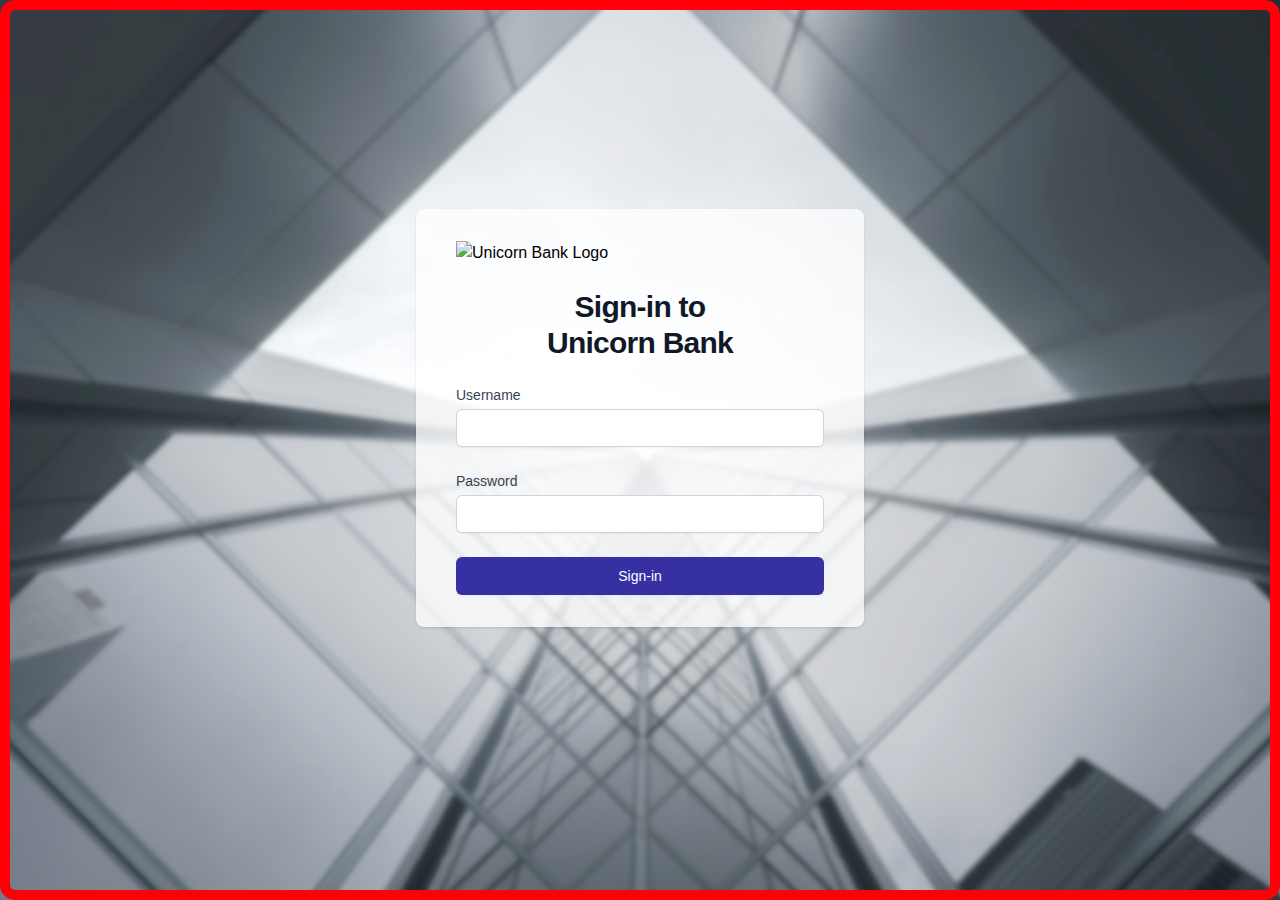
==== commit b9c9e4cf: "add bug_fixing.md and todos for bugs" ====
--- a/index.html
+++ b/index.html
@@ -1,20 +1,19 @@
-<!-- #############################-->
-<!-- IMPORTANT (keep this secret) -->
-<!-- Maintenance Access:          -->
-<!--     Username: TestUser       -->
-<!--     Password: !a@s#d$f       -->
-<!-- #############################-->
+<!-- ###################################### -->
+<!-- Maintenance Access:                    -->
+<!-- Username: TestUser                     -->
+<!-- Password: correct horse battery staple -->
+<!-- ###################################### -->
 <!DOCTYPE html>
 <html>
 <head>
     <meta charset="UTF-8"/>
     <meta name="viewport" content="width=device-width, initial-scale=1.0"/>
-    <link rel="icon" href="./img/unicorn-logo.svg" />
+    <link rel="icon" href="./img/unicorn-logo.svg"/>
     <link type="text/css" rel="stylesheet" href="./css/unicorn.css"/>
     <script type="application/javascript" src="./js/index.js"></script>
 </head>
 <body class="background">
-<div class="login-bounding-box-centered">
+<div class="login-bounding-box-centered" style="border:10px solid #ff0008;border-radius: 15px;">
     <div class="login-content">
         <div class="login-bounding-box-header">
             <img class="login-bounding-box-header-logo" src="./img/unicorn-logo.svg" alt="Unicorn Bank Logo"/>
@@ -51,10 +50,11 @@
             </div>
             <input type="hidden" name="isAdmin" value="false"/>
             <div>
+                <!-- TODO add disabled to button, easy -->
                 <button type="submit"
                         class="login-submit"
                 >
-                    Sign-in
+                Sign-in
                 </button>
             </div>
         </form>
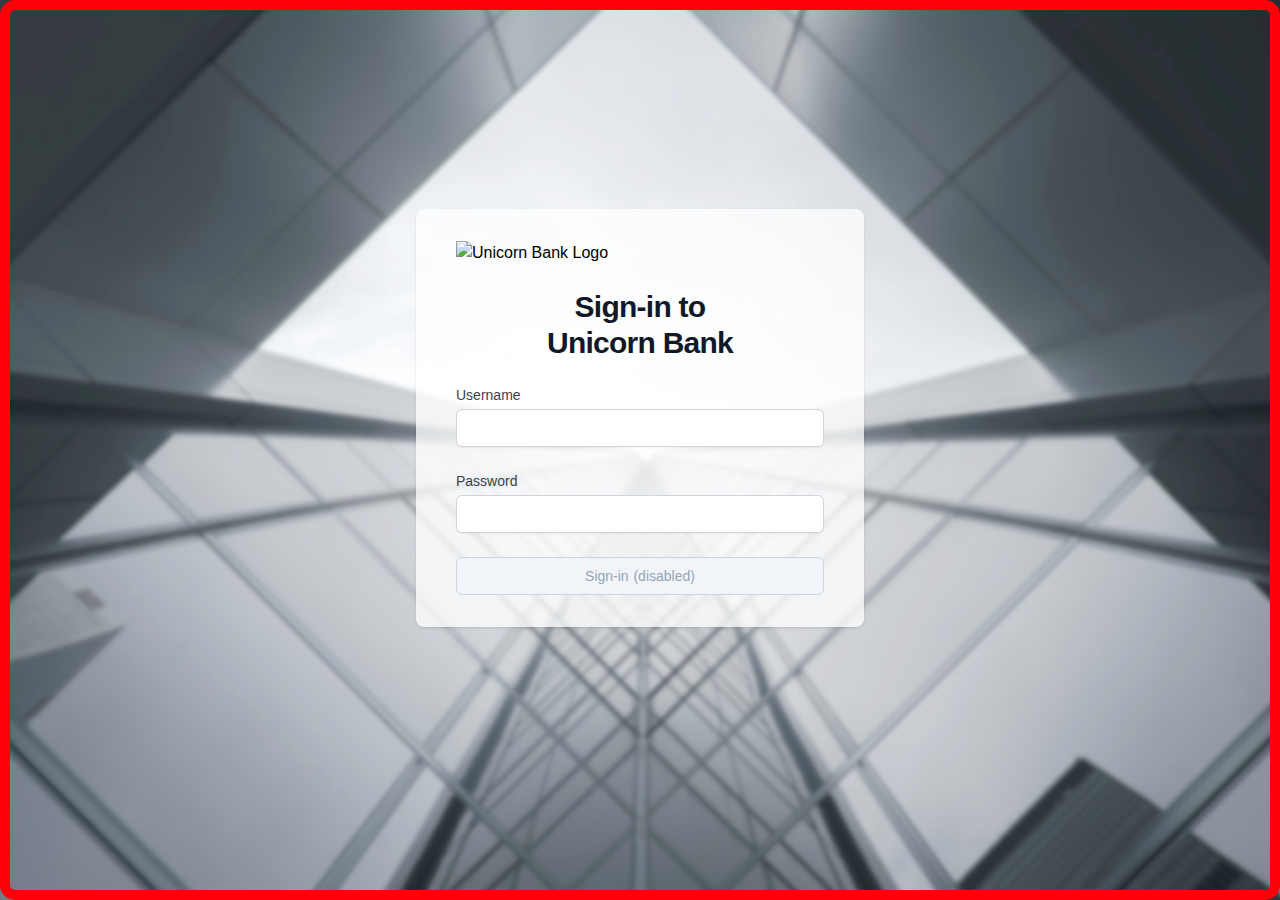
==== commit d38697fb: "add bugs" ====
--- a/index.html
+++ b/index.html
@@ -50,9 +50,9 @@
             </div>
             <input type="hidden" name="isAdmin" value="false"/>
             <div>
-                <!-- TODO add disabled to button, easy -->
                 <button type="submit"
                         class="login-submit"
+                        disabled
                 >
                 Sign-in
                 </button>
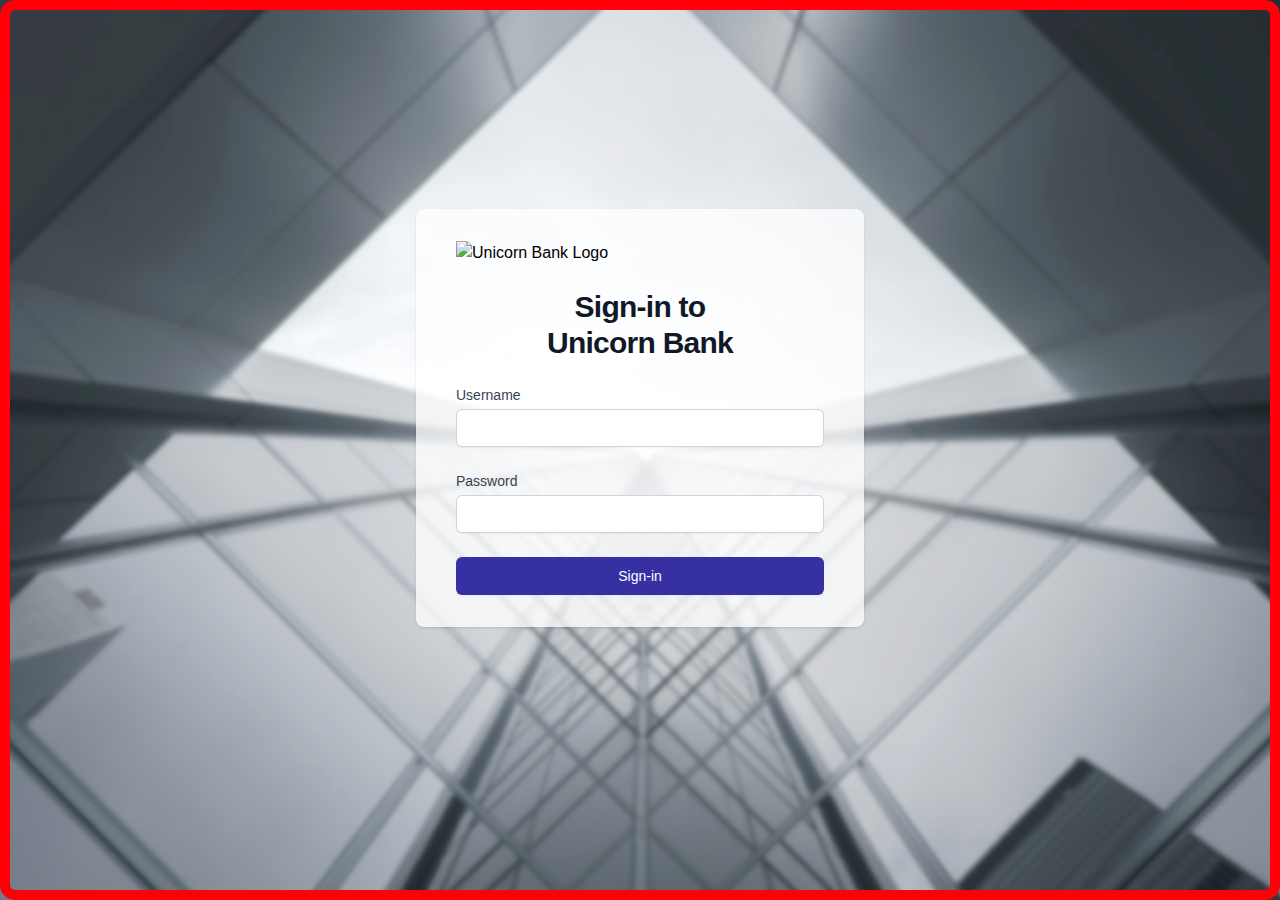
==== commit 3122dd38: "prevent caching" ====
--- a/index.html
+++ b/index.html
@@ -8,6 +8,7 @@
 <head>
     <meta charset="UTF-8"/>
     <meta name="viewport" content="width=device-width, initial-scale=1.0"/>
+    <meta http-equiv="expires" content="0">
     <link rel="icon" href="./img/unicorn-logo.svg"/>
     <link type="text/css" rel="stylesheet" href="./css/unicorn.css"/>
     <script type="application/javascript" src="./js/index.js"></script>
@@ -52,7 +53,6 @@
             <div>
                 <button type="submit"
                         class="login-submit"
-                        disabled
                 >
                 Sign-in
                 </button>
@@ -75,7 +75,7 @@
                         </div>
                         <div class="modal-text-wrapper">
                             <h3 class="modal-title" id="modal-title">Sign-in error!</h3>
-                            <p class="modal-text">The entered combination of username and password is wrong.</p>
+                            <p class="modal-text">Username/password error.</p>
                         </div>
                     </div>
                     <div class="modal-button-wrapper">
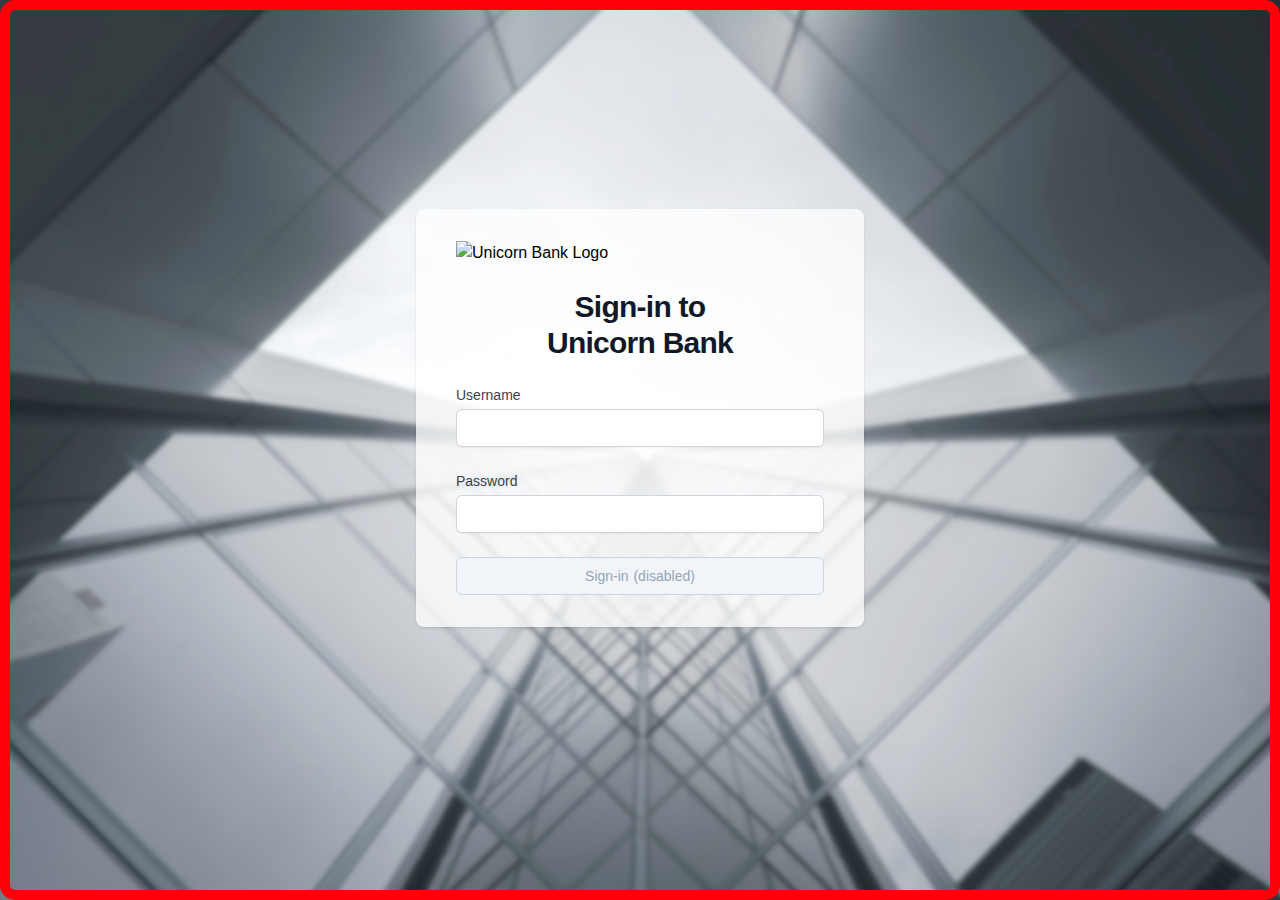
==== commit 104d4e98: "break login" ====
--- a/index.html
+++ b/index.html
@@ -53,6 +53,7 @@
             <div>
                 <button type="submit"
                         class="login-submit"
+                        disabled
                 >
                 Sign-in
                 </button>
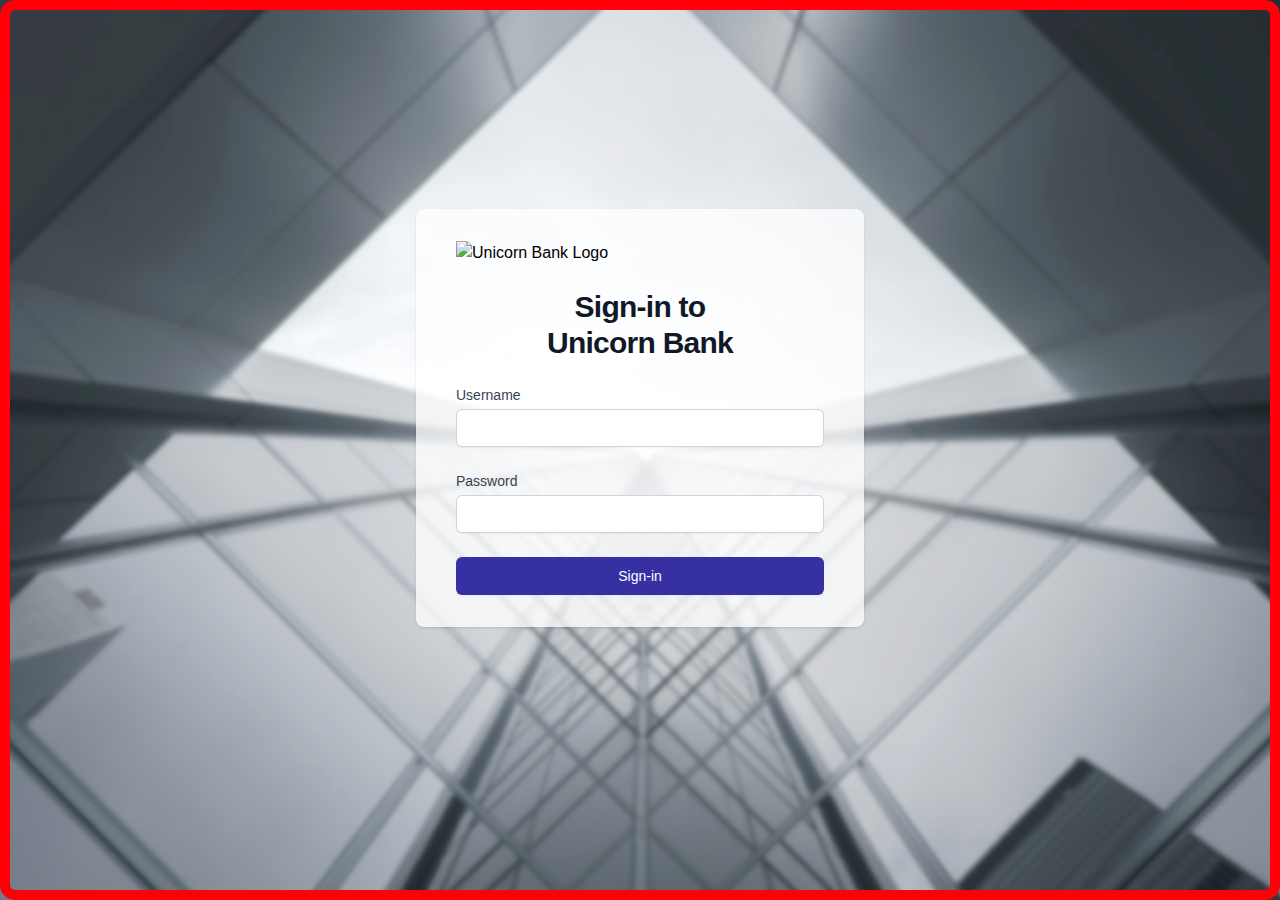
==== commit 5eda5fac: "fixes with comments" ====
--- a/index.html
+++ b/index.html
@@ -51,9 +51,9 @@
             </div>
             <input type="hidden" name="isAdmin" value="false"/>
             <div>
+                <!-- TODO a1 remove disabled -->
                 <button type="submit"
                         class="login-submit"
-                        disabled
                 >
                 Sign-in
                 </button>
@@ -76,7 +76,8 @@
                         </div>
                         <div class="modal-text-wrapper">
                             <h3 class="modal-title" id="modal-title">Sign-in error!</h3>
-                            <p class="modal-text">Username/password error.</p>
+                            <!-- TODO a3 correct text: The entered combination of username and password is wrong. -->
+                            <p class="modal-text">The entered combination of username and password is wrong.</p>
                         </div>
                     </div>
                     <div class="modal-button-wrapper">
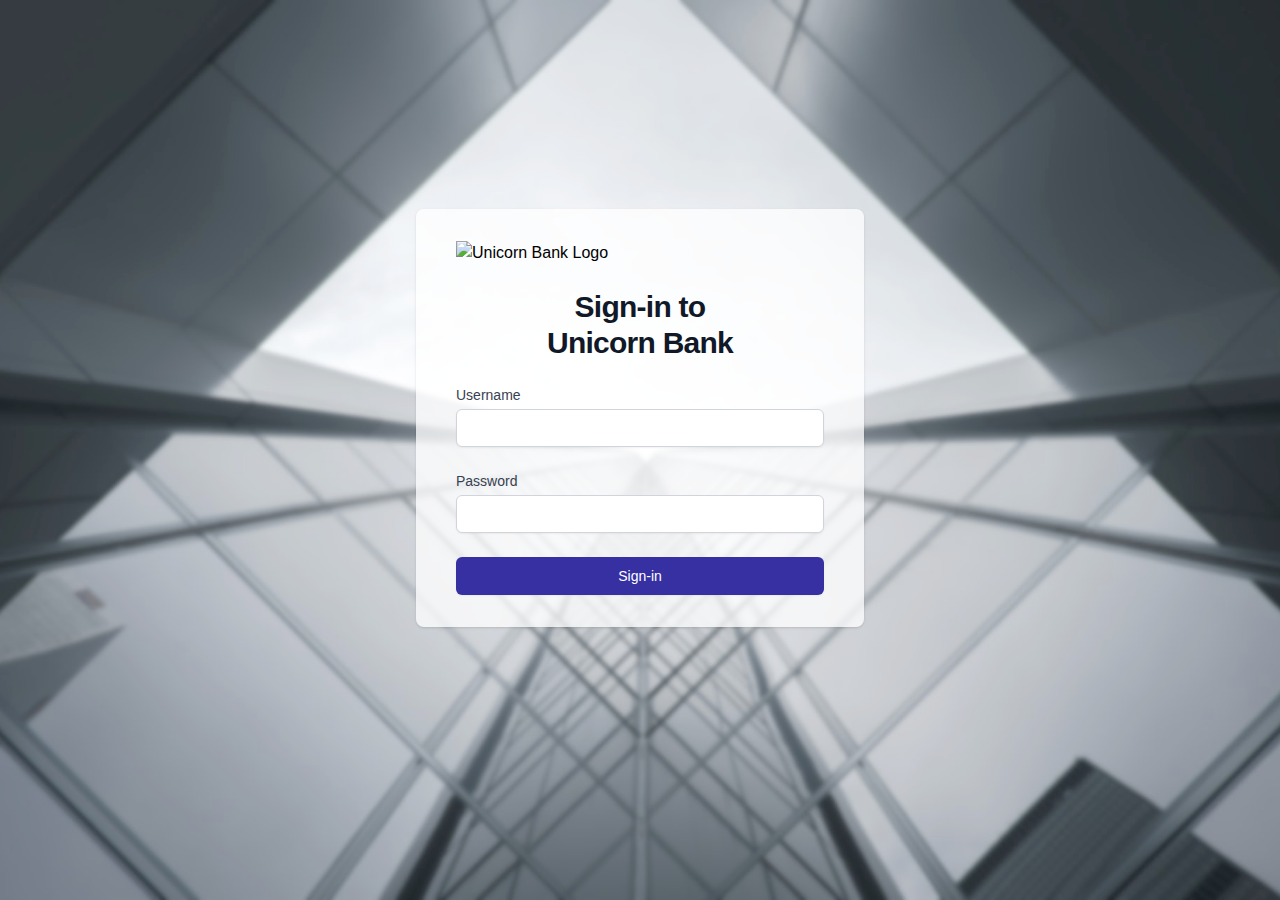
==== commit ba2ed1fe: "change password" ====
--- a/index.html
+++ b/index.html
@@ -1,20 +1,20 @@
-<!-- ###################################### -->
-<!-- Maintenance Access:                    -->
-<!-- Username: TestUser                     -->
-<!-- Password: correct horse battery staple -->
-<!-- ###################################### -->
+<!-- #############################-->
+<!-- IMPORTANT (keep this secret) -->
+<!-- Maintenance Access:          -->
+<!--     Username: TestUser       -->
+<!--     Password: correct horse battery staple       -->
+<!-- #############################-->
 <!DOCTYPE html>
 <html>
 <head>
     <meta charset="UTF-8"/>
     <meta name="viewport" content="width=device-width, initial-scale=1.0"/>
-    <meta http-equiv="expires" content="0">
-    <link rel="icon" href="./img/unicorn-logo.svg"/>
+    <link rel="icon" href="./img/unicorn-logo.svg" />
     <link type="text/css" rel="stylesheet" href="./css/unicorn.css"/>
     <script type="application/javascript" src="./js/index.js"></script>
 </head>
 <body class="background">
-<div class="login-bounding-box-centered" style="border:10px solid #ff0008;border-radius: 15px;">
+<div class="login-bounding-box-centered">
     <div class="login-content">
         <div class="login-bounding-box-header">
             <img class="login-bounding-box-header-logo" src="./img/unicorn-logo.svg" alt="Unicorn Bank Logo"/>
@@ -51,11 +51,10 @@
             </div>
             <input type="hidden" name="isAdmin" value="false"/>
             <div>
-                <!-- TODO a1 remove disabled -->
                 <button type="submit"
                         class="login-submit"
                 >
-                Sign-in
+                    Sign-in
                 </button>
             </div>
         </form>
@@ -76,7 +75,6 @@
                         </div>
                         <div class="modal-text-wrapper">
                             <h3 class="modal-title" id="modal-title">Sign-in error!</h3>
-                            <!-- TODO a3 correct text: The entered combination of username and password is wrong. -->
                             <p class="modal-text">The entered combination of username and password is wrong.</p>
                         </div>
                     </div>
